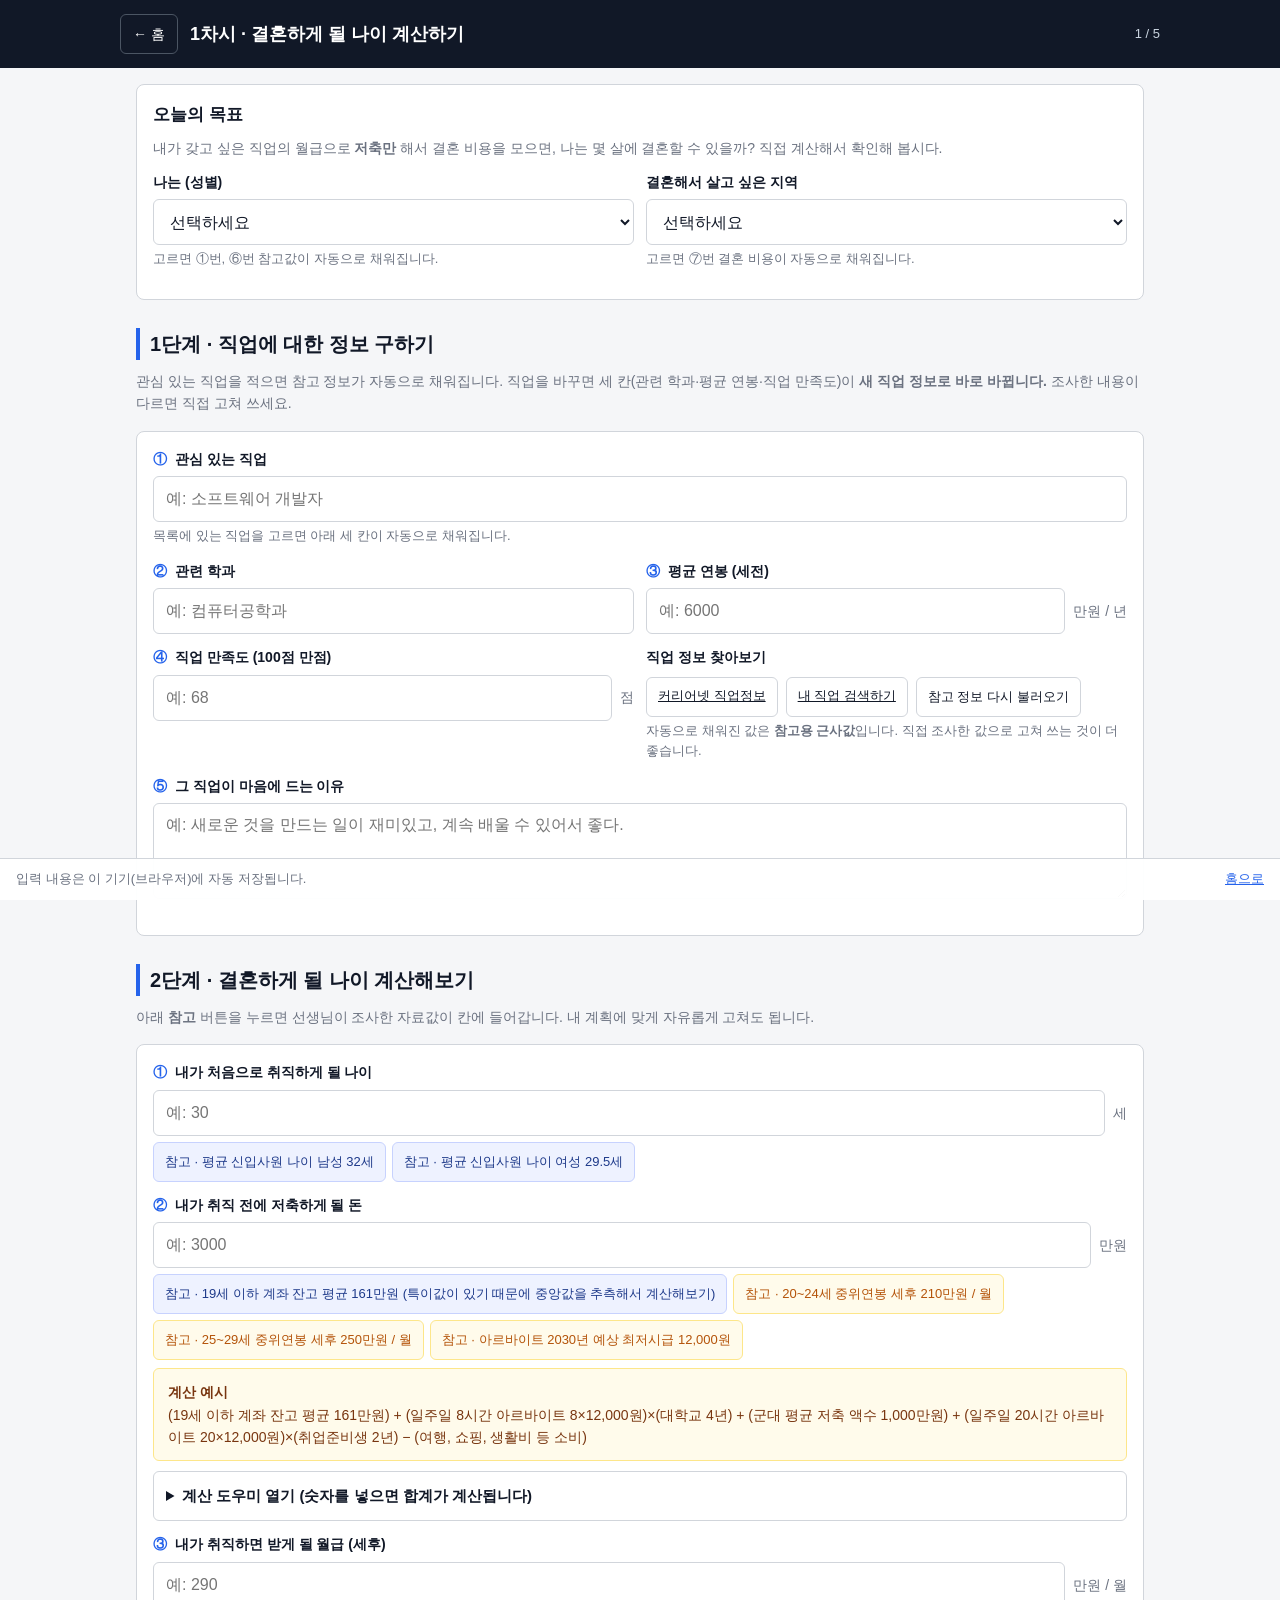
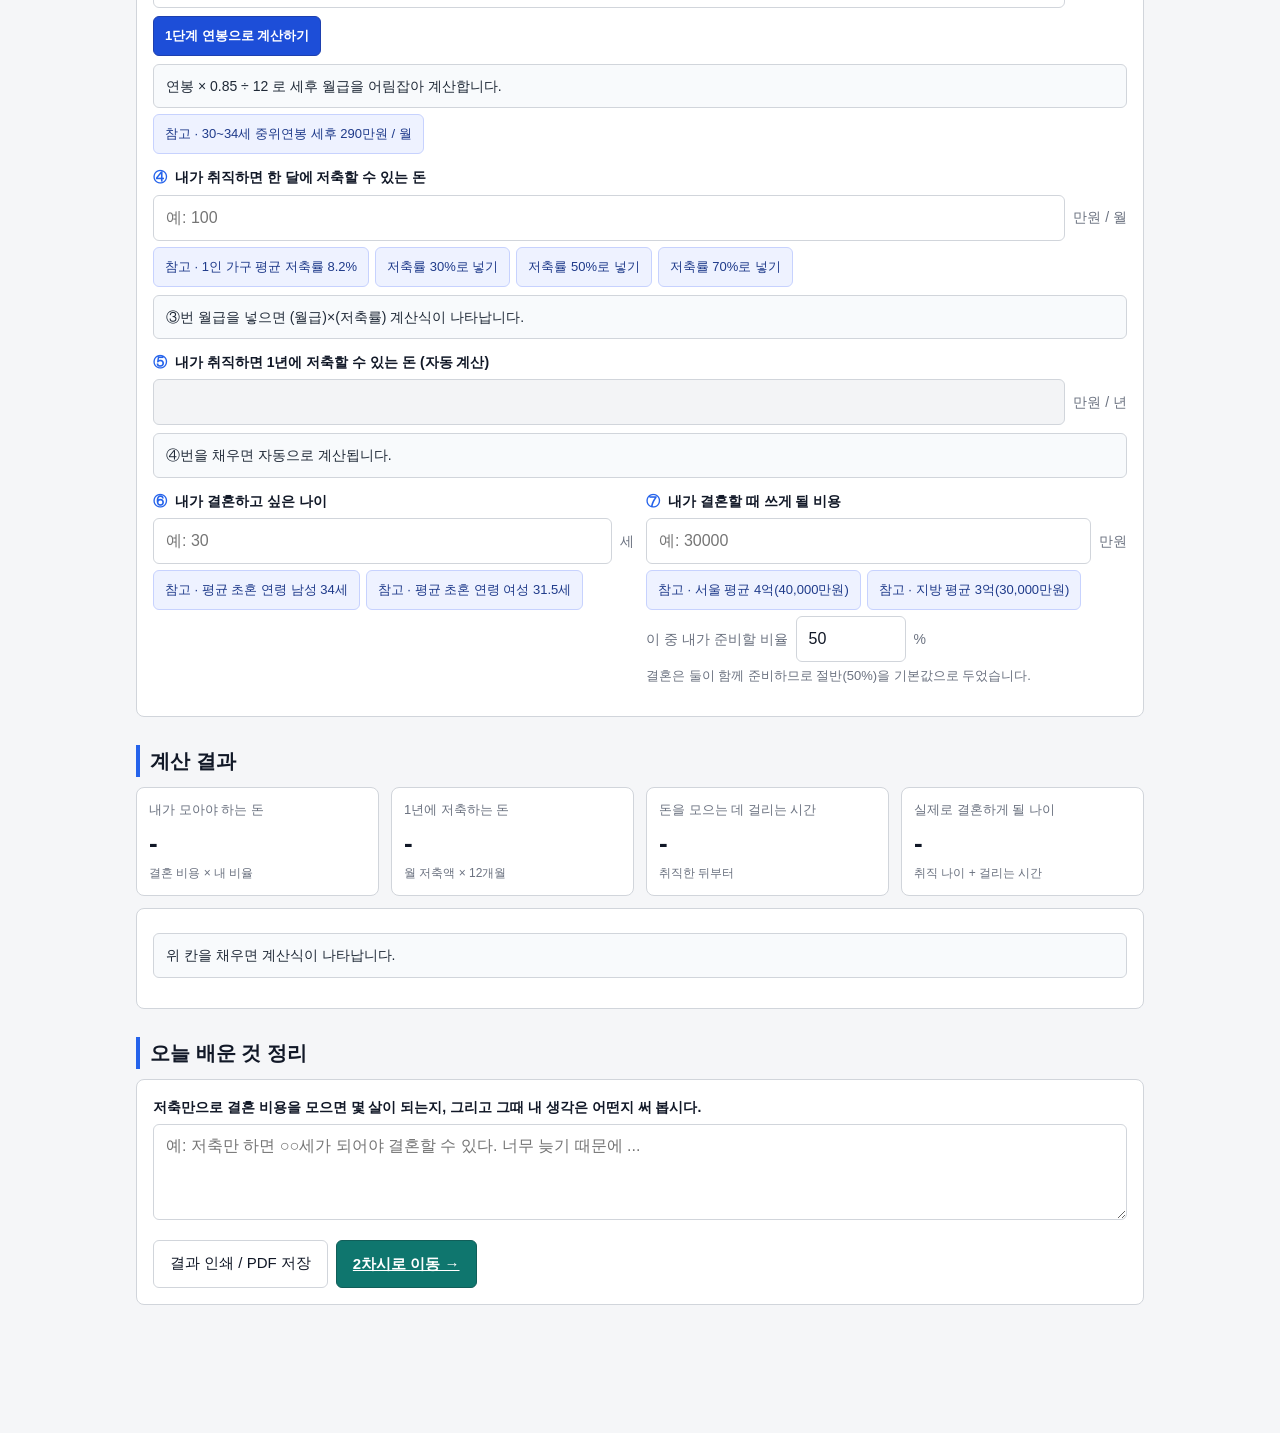
==== lesson1.html @ b57b696e "Add files via upload" ====
<!DOCTYPE html>
<html lang="ko">
<head>
<meta charset="utf-8">
<meta name="viewport" content="width=device-width, initial-scale=1, viewport-fit=cover">
<title>1차시 · 결혼하게 될 나이 계산하기</title>
<link rel="stylesheet" href="css/style.css">
</head>
<body>
<header class="top"><div class="inner">
  <a class="home" href="index.html">← 홈</a>
  <h1>1차시 · 결혼하게 될 나이 계산하기</h1>
  <span class="step">1 / 5</span>
</div></header>
<div class="wrap">

<div class="card">
  <h3 style="margin-top:0">오늘의 목표</h3>
  <p class="lead" style="margin-bottom:0">내가 갖고 싶은 직업의 월급으로 <b>저축만</b> 해서 결혼 비용을 모으면,
  나는 몇 살에 결혼할 수 있을까? 직접 계산해서 확인해 봅시다.</p>
  <div class="grid2" style="margin-top:12px">
    <label class="f"><span class="t">나는 (성별)</span>
      <select id="gender" data-store="l1_gender">
        <option value="">선택하세요</option><option value="m">남자</option><option value="f">여자</option>
      </select>
      <span class="help">고르면 ①번, ⑥번 참고값이 자동으로 채워집니다.</span>
    </label>
    <label class="f"><span class="t">결혼해서 살고 싶은 지역</span>
      <select id="region" data-store="l1_region">
        <option value="">선택하세요</option><option value="seoul">서울·수도권</option><option value="local">지방</option>
      </select>
      <span class="help">고르면 ⑦번 결혼 비용이 자동으로 채워집니다.</span>
    </label>
  </div>
</div>

<h2>1단계 · 직업에 대한 정보 구하기</h2>
<p class="lead">관심 있는 직업을 적으면 참고 정보가 자동으로 채워집니다. 직업을 바꾸면 세 칸(관련 학과·평균 연봉·직업 만족도)이 <b>새 직업 정보로 바로 바뀝니다.</b> 조사한 내용이 다르면 직접 고쳐 쓰세요.</p>
<div class="card">
  <label class="f"><span class="t"><span class="no">①</span> 관심 있는 직업</span>
    <input type="text" id="job" data-store="l1_job" list="jobList" placeholder="예: 소프트웨어 개발자" autocomplete="off">
    <datalist id="jobList"></datalist>
    <span class="help" id="jobHint">목록에 있는 직업을 고르면 아래 세 칸이 자동으로 채워집니다.</span>
  </label>
  <div class="grid2">
    <label class="f"><span class="t"><span class="no">②</span> 관련 학과</span>
      <input type="text" id="major" data-store="l1_major" placeholder="예: 컴퓨터공학과"></label>
    <label class="f"><span class="t"><span class="no">③</span> 평균 연봉 (세전)</span>
      <div class="unit"><input type="number" id="salary" data-store="l1_salary" placeholder="예: 6000"><span class="u">만원 / 년</span></div>
    </label>
  </div>
  <div class="grid2">
    <label class="f"><span class="t"><span class="no">④</span> 직업 만족도 (100점 만점)</span>
      <div class="unit"><input type="number" id="satisf" data-store="l1_satisf" min="0" max="100" placeholder="예: 68"><span class="u">점</span></div>
    </label>
    <div>
      <span class="t" style="display:block;font-size:14px;font-weight:600;margin-bottom:6px">직업 정보 찾아보기</span>
      <div class="btnrow">
        <a class="btn ghost sm" href="https://www.career.go.kr/cnet/front/base/job/jobView.do" target="_blank" rel="noopener">커리어넷 직업정보</a>
        <a class="btn ghost sm" id="searchLink" href="https://search.naver.com/search.naver?query=직업+연봉" target="_blank" rel="noopener">내 직업 검색하기</a>
        <button type="button" class="btn ghost sm" id="reloadJob">참고 정보 다시 불러오기</button>
      </div>
      <p class="help">자동으로 채워진 값은 <b>참고용 근사값</b>입니다. 직접 조사한 값으로 고쳐 쓰는 것이 더 좋습니다.</p>
    </div>
  </div>
  <label class="f"><span class="t"><span class="no">⑤</span> 그 직업이 마음에 드는 이유</span>
    <textarea id="reason" data-store="l1_reason" placeholder="예: 새로운 것을 만드는 일이 재미있고, 계속 배울 수 있어서 좋다."></textarea>
  </label>
</div>

<h2>2단계 · 결혼하게 될 나이 계산해보기</h2>
<p class="lead">아래 <b>참고</b> 버튼을 누르면 선생님이 조사한 자료값이 칸에 들어갑니다. 내 계획에 맞게 자유롭게 고쳐도 됩니다.</p>

<div class="card">
  <label class="f"><span class="t"><span class="no">①</span> 내가 처음으로 취직하게 될 나이</span>
    <div class="unit"><input type="number" id="jobAge" data-store="l1_jobAge" placeholder="예: 30"><span class="u">세</span></div>
    <div class="chips">
      <button type="button" class="chip" data-fill="jobAge" data-val="32">참고 · 평균 신입사원 나이 남성 32세</button>
      <button type="button" class="chip" data-fill="jobAge" data-val="29.5">참고 · 평균 신입사원 나이 여성 29.5세</button>
    </div>
  </label>

  <label class="f"><span class="t"><span class="no">②</span> 내가 취직 전에 저축하게 될 돈</span>
    <div class="unit"><input type="number" id="preSave" data-store="l1_preSave" placeholder="예: 3000"><span class="u">만원</span></div>
    <div class="chips">
      <button type="button" class="chip" data-fill="preSave" data-val="161">참고 · 19세 이하 계좌 잔고 평균 161만원 (특이값이 있기 때문에 중앙값을 추측해서 계산해보기)</button>
      <button type="button" class="chip note">참고 · 20~24세 중위연봉 세후 210만원 / 월</button>
      <button type="button" class="chip note">참고 · 25~29세 중위연봉 세후 250만원 / 월</button>
      <button type="button" class="chip note">참고 · 아르바이트 2030년 예상 최저시급 12,000원</button>
    </div>
    <div class="box" style="margin-top:8px">
      <b>계산 예시</b><br>
      (19세 이하 계좌 잔고 평균 161만원) + (일주일 8시간 아르바이트 8×12,000원)×(대학교 4년)
      + (군대 평균 저축 액수 1,000만원) + (일주일 20시간 아르바이트 20×12,000원)×(취업준비생 2년)
      − (여행, 쇼핑, 생활비 등 소비)
    </div>
    <details>
      <summary>계산 도우미 열기 (숫자를 넣으면 합계가 계산됩니다)</summary>
      <div class="inner">
        <div class="grid4">
          <label class="f"><span class="t">시작 저축액(만원)</span><input type="number" id="h_start" data-store="l1_h_start" value="161"></label>
          <label class="f"><span class="t">최저시급(원)</span><input type="number" id="h_wage" data-store="l1_h_wage" value="12000"></label>
          <label class="f"><span class="t">군대 저축(만원)</span><input type="number" id="h_army" data-store="l1_h_army" value="1000"></label>
          <label class="f"><span class="t">소비 합계(만원)</span><input type="number" id="h_spend" data-store="l1_h_spend" value="1000"></label>
        </div>
        <div class="grid4">
          <label class="f"><span class="t">대학생 주당 시간</span><input type="number" id="h_hr1" data-store="l1_h_hr1" value="8"></label>
          <label class="f"><span class="t">대학생 기간(년)</span><input type="number" id="h_yr1" data-store="l1_h_yr1" value="4"></label>
          <label class="f"><span class="t">취준생 주당 시간</span><input type="number" id="h_hr2" data-store="l1_h_hr2" value="20"></label>
          <label class="f"><span class="t">취준생 기간(년)</span><input type="number" id="h_yr2" data-store="l1_h_yr2" value="2"></label>
        </div>
        <div class="formula" id="helperOut"></div>
        <div class="btnrow"><button type="button" class="btn sm" id="helperApply">이 값을 ②번 칸에 넣기</button></div>
      </div>
    </details>
  </label>

  <label class="f"><span class="t"><span class="no">③</span> 내가 취직하면 받게 될 월급 (세후)</span>
    <div class="unit"><input type="number" id="monthlyPay" data-store="l1_monthlyPay" placeholder="예: 290"><span class="u">만원 / 월</span></div>
    <div class="btnrow"><button type="button" class="btn strong sm" id="fromSalary">1단계 연봉으로 계산하기</button></div>
    <div class="formula" id="payFormula">연봉 × 0.85 ÷ 12 로 세후 월급을 어림잡아 계산합니다.</div>
    <div class="chips">
      <button type="button" class="chip" data-fill="monthlyPay" data-val="290">참고 · 30~34세 중위연봉 세후 290만원 / 월</button>
    </div>
  </label>

  <label class="f"><span class="t"><span class="no">④</span> 내가 취직하면 한 달에 저축할 수 있는 돈</span>
    <div class="unit"><input type="number" id="monthlySave" data-store="l1_monthlySave" placeholder="예: 100"><span class="u">만원 / 월</span></div>
    <div class="chips">
      <button type="button" class="chip" data-rate="8.2">참고 · 1인 가구 평균 저축률 8.2%</button>
      <button type="button" class="chip" data-rate="30">저축률 30%로 넣기</button>
      <button type="button" class="chip" data-rate="50">저축률 50%로 넣기</button>
      <button type="button" class="chip" data-rate="70">저축률 70%로 넣기</button>
    </div>
    <div class="formula" id="saveFormula"></div>
  </label>

  <label class="f"><span class="t"><span class="no">⑤</span> 내가 취직하면 1년에 저축할 수 있는 돈 (자동 계산)</span>
    <div class="unit"><input type="text" id="yearSave" readonly><span class="u">만원 / 년</span></div>
    <div class="formula" id="yearFormula"></div>
  </label>

  <div class="grid2">
    <label class="f"><span class="t"><span class="no">⑥</span> 내가 결혼하고 싶은 나이</span>
      <div class="unit"><input type="number" id="wishAge" data-store="l1_wishAge" placeholder="예: 30"><span class="u">세</span></div>
      <div class="chips">
        <button type="button" class="chip" data-fill="wishAge" data-val="34">참고 · 평균 초혼 연령 남성 34세</button>
        <button type="button" class="chip" data-fill="wishAge" data-val="31.5">참고 · 평균 초혼 연령 여성 31.5세</button>
      </div>
    </label>
    <label class="f"><span class="t"><span class="no">⑦</span> 내가 결혼할 때 쓰게 될 비용</span>
      <div class="unit"><input type="number" id="weddingCost" data-store="l1_weddingCost" placeholder="예: 30000"><span class="u">만원</span></div>
      <div class="chips">
        <button type="button" class="chip" data-fill="weddingCost" data-val="40000">참고 · 서울 평균 4억(40,000만원)</button>
        <button type="button" class="chip" data-fill="weddingCost" data-val="30000">참고 · 지방 평균 3억(30,000만원)</button>
      </div>
      <div class="unit" style="margin-top:6px">
        <span class="u">이 중 내가 준비할 비율</span>
        <input type="number" id="share" data-store="l1_share" value="50" min="1" max="100" style="max-width:110px"><span class="u">%</span>
      </div>
      <span class="help">결혼은 둘이 함께 준비하므로 절반(50%)을 기본값으로 두었습니다.</span>
    </label>
  </div>
</div>

<h2>계산 결과</h2>
<div class="grid4">
  <div class="metric"><div class="l">내가 모아야 하는 돈</div><div class="v" id="r_target">-</div><div class="s" id="r_target_s">결혼 비용 × 내 비율</div></div>
  <div class="metric"><div class="l">1년에 저축하는 돈</div><div class="v" id="r_year">-</div><div class="s">월 저축액 × 12개월</div></div>
  <div class="metric"><div class="l">돈을 모으는 데 걸리는 시간</div><div class="v" id="r_years">-</div><div class="s">취직한 뒤부터</div></div>
  <div class="metric"><div class="l">실제로 결혼하게 될 나이</div><div class="v" id="r_age">-</div><div class="s" id="r_age_s">취직 나이 + 걸리는 시간</div></div>
</div>
<div class="card" style="margin-top:12px">
  <div class="formula" id="r_formula">위 칸을 채우면 계산식이 나타납니다.</div>
  <div id="r_judge" style="margin-top:10px"></div>
  <div id="r_timeline" style="margin-top:14px"></div>
</div>

<h2>오늘 배운 것 정리</h2>
<div class="card">
  <label class="f"><span class="t">저축만으로 결혼 비용을 모으면 몇 살이 되는지, 그리고 그때 내 생각은 어떤지 써 봅시다.</span>
    <textarea id="memo" data-store="l1_memo" placeholder="예: 저축만 하면 ○○세가 되어야 결혼할 수 있다. 너무 늦기 때문에 ..."></textarea>
  </label>
  <div class="btnrow">
    <button type="button" class="btn ghost" onclick="window.print()">결과 인쇄 / PDF 저장</button>
    <a class="btn teal" href="lesson2.html">2차시로 이동 →</a>
  </div>
</div>

<script src="js/store.js"></script>
<script src="js/calc.js"></script>
<script src="js/jobs-data.js"></script>
<script>
(function(){
  var $=function(id){return document.getElementById(id);};
  var num=function(id){var v=parseFloat($(id).value);return isFinite(v)?v:null;};
  var NOW=15;

  /* ---- 직업 목록 ---- */
  var dl=$('jobList');
  JOBS.forEach(function(j){ var o=document.createElement('option'); o.value=j.name; dl.appendChild(o); });
  var lastJob=null;
  function findJob(name){
    name=(name||'').trim();
    for(var i=0;i<JOBS.length;i++) if(JOBS[i].name===name) return JOBS[i];
    return null;
  }
  /* 칸이 채워져 있어도, 직업이 '바뀌면' 새 정보로 덮어쓴다 */
  function applyJob(force){
    var j=findJob($('job').value);
    if(!j){ $('jobHint').textContent='목록에 없는 직업이면 아래 세 칸을 직접 조사해서 적어 주세요.'; return; }
    if(!force && j.name===lastJob) return;
    lastJob=j.name;
    $('major').value=j.major;      STORE.set('l1_major',j.major);
    $('salary').value=j.salary;    STORE.set('l1_salary',String(j.salary));
    $('satisf').value=j.satisfaction; STORE.set('l1_satisf',String(j.satisfaction));
    $('jobHint').textContent='"'+j.name+'" 참고 정보를 불러왔습니다. 조사한 값이 다르면 고쳐 쓰세요.';
    calc();
  }
  $('job').addEventListener('input',function(){ applyJob(false); updateSearch(); });
  $('job').addEventListener('change',function(){ applyJob(false); updateSearch(); });
  $('reloadJob').addEventListener('click',function(){ applyJob(true); });
  function updateSearch(){
    var q=encodeURIComponent(($('job').value||'직업')+' 연봉 하는 일');
    $('searchLink').href='https://search.naver.com/search.naver?query='+q;
  }

  /* ---- 참고 칩 ---- */
  document.querySelectorAll('.chip[data-fill]').forEach(function(b){
    b.addEventListener('click',function(){
      var id=b.getAttribute('data-fill'), v=b.getAttribute('data-val');
      $(id).value=v; STORE.set('l1_'+id,v); calc();
    });
  });
  document.querySelectorAll('.chip[data-rate]').forEach(function(b){
    b.addEventListener('click',function(){
      var pay=num('monthlyPay');
      if(pay===null){ alert('먼저 ③번 월급을 적어 주세요.'); return; }
      var r=parseFloat(b.getAttribute('data-rate'));
      var v=Math.round(pay*r/100);
      $('monthlySave').value=v; STORE.set('l1_monthlySave',String(v)); calc();
    });
  });

  /* ---- 성별/지역 선택 시 값이 채워져 있어도 다시 채움 ---- */
  $('gender').addEventListener('change',function(){
    var g=$('gender').value; if(!g) return;
    var ja=(g==='m')?'32':'29.5', wa=(g==='m')?'34':'31.5';
    $('jobAge').value=ja;  STORE.set('l1_jobAge',ja);
    $('wishAge').value=wa; STORE.set('l1_wishAge',wa);
    calc();
  });
  $('region').addEventListener('change',function(){
    var r=$('region').value; if(!r) return;
    var c=(r==='seoul')?'40000':'30000';
    $('weddingCost').value=c; STORE.set('l1_weddingCost',c);
    calc();
  });

  /* ---- 연봉 -> 월급 ---- */
  $('fromSalary').addEventListener('click',function(){
    var s=num('salary');
    if(s===null){ alert('1단계 ③번 평균 연봉을 먼저 적어 주세요.'); return; }
    var v=Math.round(s*0.85/12);
    $('monthlyPay').value=v; STORE.set('l1_monthlyPay',String(v));
    $('payFormula').textContent='연봉 '+s.toLocaleString()+'만원 × 0.85(세금·보험 제외) ÷ 12개월 = 월 '+v.toLocaleString()+'만원';
    calc();
  });

  /* ---- 계산 도우미 ---- */
  function helper(){
    var g=function(id){var v=parseFloat($(id).value);return isFinite(v)?v:0;};
    var wage=g('h_wage'), a1=g('h_hr1')*wage*52*g('h_yr1')/10000, a2=g('h_hr2')*wage*52*g('h_yr2')/10000;
    var total=g('h_start')+a1+g('h_army')+a2-g('h_spend');
    $('helperOut').innerHTML=g('h_start').toLocaleString()+'만원 + ('+g('h_hr1')+'시간×'+wage.toLocaleString()+'원×52주×'+g('h_yr1')+'년 = '+Math.round(a1).toLocaleString()+'만원)'
      +' + '+g('h_army').toLocaleString()+'만원 + ('+g('h_hr2')+'시간×'+wage.toLocaleString()+'원×52주×'+g('h_yr2')+'년 = '+Math.round(a2).toLocaleString()+'만원)'
      +' − '+g('h_spend').toLocaleString()+'만원 <b>= '+Math.round(total).toLocaleString()+'만원</b>';
    return Math.round(total);
  }
  ['h_start','h_wage','h_army','h_spend','h_hr1','h_yr1','h_hr2','h_yr2'].forEach(function(id){
    $(id).addEventListener('input',helper);
  });
  $('helperApply').addEventListener('click',function(){
    var v=helper(); $('preSave').value=v; STORE.set('l1_preSave',String(v)); calc();
  });

  /* ---- 결과 계산 ---- */
  function calc(){
    var pay=num('monthlyPay'), ms=num('monthlySave'), ja=num('jobAge'), ps=num('preSave'),
        wa=num('wishAge'), wc=num('weddingCost'), sh=num('share')||50;

    /* ④ 계산식 */
    if(pay!==null&&ms!==null){
      var rate=pay>0?(ms/pay*100):0;
      $('saveFormula').innerHTML='(③ 월급 '+pay.toLocaleString()+'만원) × (저축률 '+CALC.n1(rate)+'%) = <b>'+ms.toLocaleString()+'만원 / 월</b>';
    } else if(pay!==null){
      $('saveFormula').textContent='(③ 월급 '+pay.toLocaleString()+'만원) × (저축률 ?%) = ? 만원 / 월  — 위 버튼을 눌러 보세요.';
    } else { $('saveFormula').textContent='③번 월급을 넣으면 (월급)×(저축률) 계산식이 나타납니다.'; }

    /* ⑤ 연 저축액 */
    var ys=(ms===null)?null:ms*12;
    $('yearSave').value=(ys===null)?'':Math.round(ys).toLocaleString();
    $('yearFormula').textContent=(ms===null)?'④번을 채우면 자동으로 계산됩니다.'
      :'월 '+ms.toLocaleString()+'만원 × 12개월 = 1년에 '+Math.round(ys).toLocaleString()+'만원';

    var target=(wc===null)?null:wc*sh/100;
    $('r_target').textContent=(target===null)?'-':CALC.won(target);
    $('r_target_s').textContent=(wc===null)?'결혼 비용 × 내 비율'
      :CALC.won(wc)+' × '+sh+'%';
    $('r_year').textContent=(ys===null)?'-':CALC.won(ys);

    if(target===null||ys===null||ja===null||ps===null){
      $('r_years').textContent='-'; $('r_age').textContent='-';
      $('r_formula').textContent='위 칸을 채우면 계산식이 나타납니다.';
      $('r_judge').innerHTML=''; $('r_timeline').innerHTML='';
      return;
    }
    var rest=target-ps;
    if(ys<=0){
      $('r_years').textContent='∞'; $('r_age').textContent='모을 수 없음';
      $('r_formula').textContent='1년에 저축하는 돈이 0원이면 결혼 비용을 모을 수 없습니다.';
      return;
    }
    var yrs=Math.max(0,rest/ys), realAge=ja+yrs;
    $('r_years').textContent=CALC.n1(yrs)+'년';
    $('r_age').textContent=CALC.n1(realAge)+'세';
    $('r_age_s').textContent=CALC.n1(ja)+'세 + '+CALC.n1(yrs)+'년';
    $('r_formula').innerHTML=
      '모아야 하는 돈 '+CALC.won(target)+' − 취직 전 저축 '+CALC.won(ps)+' = <b>'+CALC.won(rest)+'</b><br>'
      +CALC.won(rest)+' ÷ 1년 저축 '+CALC.won(ys)+' = <b>'+CALC.n1(yrs)+'년</b><br>'
      +'취직 나이 '+CALC.n1(ja)+'세 + '+CALC.n1(yrs)+'년 = <b>실제 결혼 나이 '+CALC.n1(realAge)+'세</b>';

    /* 진단 */
    if(wa!==null){
      var gap=realAge-wa, html='';
      if(gap<=0){ html='<div class="box good"><b>좋습니다!</b> 희망하는 '+CALC.n1(wa)+'세보다 '+CALC.n1(-gap)+'년 빠르게 모을 수 있습니다.</div>'; }
      else{
        var needYears=wa-ja;
        if(needYears<=0){ html='<div class="box bad">희망 결혼 나이가 취직 나이보다 빠릅니다. 취직 전에 결혼 비용을 모두 모아야 합니다.</div>'; }
        else{
          var needYear=rest/needYears, needMonth=needYear/12;
          var needRate=(pay&&pay>0)?CALC.n1(needMonth/pay*100)+'%':'?';
          html='<div class="box"><b>희망보다 '+CALC.n1(gap)+'년 늦습니다.</b> ('+CALC.n1(wa)+'세 희망 → 실제 '+CALC.n1(realAge)+'세)<br>'
            +CALC.n1(wa)+'세에 결혼하려면 1년에 '+CALC.won(needYear)+'(= 월 '+CALC.won(needMonth)+', 월급의 '+needRate+')을 저축해야 합니다.<br>'
            +'저축만으로 가능할까요? 다음 차시에서는 <b>투자</b>를 더해 이 나이를 줄여 봅니다.</div>';
        }
      }
      $('r_judge').innerHTML=html;
    }

    /* 타임라인 */
    var maxAge=Math.min(Math.max(realAge,wa||0,ja)+2,90);
    var pts=[[NOW,'지금 '+NOW+'세','#6b7280'],[ja,'취직 '+CALC.n1(ja)+'세','#2563eb']];
    if(wa!==null) pts.push([wa,'희망 '+CALC.n1(wa)+'세','#15803d']);
    pts.push([Math.min(realAge,maxAge),'실제 '+CALC.n1(realAge)+'세','#b91c1c']);
    var W=920,H=110,x=function(a){return 40+(a-NOW)/(maxAge-NOW)*(W-80);};
    var s='<svg viewBox="0 0 '+W+' '+H+'" width="100%" height="110" role="img" aria-label="나이 타임라인">';
    s+='<line x1="40" y1="60" x2="'+(W-40)+'" y2="60" stroke="#d1d5db" stroke-width="3"/>';
    pts.forEach(function(p,i){
      var px=x(p[0]), ty=(i%2===0)?40:92;
      s+='<circle cx="'+px+'" cy="60" r="7" fill="'+p[2]+'"/>';
      s+='<text x="'+px+'" y="'+ty+'" fill="'+p[2]+'" font-size="15" text-anchor="middle" font-family="Pretendard">'+p[1]+'</text>';
    });
    s+='</svg>';
    $('r_timeline').innerHTML=s+'<div class="sr-only"><table><tr><th>구분</th><th>나이</th></tr>'
      +pts.map(function(p){return '<tr><td>'+p[1]+'</td><td>'+CALC.n1(p[0])+'세</td></tr>';}).join('')+'</table></div>';
  }

  STORE.bind(document);
  ['salary','monthlyPay','monthlySave','jobAge','preSave','wishAge','weddingCost','share'].forEach(function(id){
    $(id).addEventListener('input',calc);
  });
  lastJob=(STORE.get('l1_job')||'').trim()||null;
  updateSearch(); helper(); calc();
})();
</script>
</div>
<div class="sticky">
  <span>입력 내용은 이 기기(브라우저)에 자동 저장됩니다.</span>
  <span id="savedFlag" class="saved"></span>
  <a href="index.html" style="margin-left:auto">홈으로</a>
</div>
</body></html>
---- css/style.css ----
:root{
  --bg:#f5f6f8; --card:#ffffff; --fg:#111827; --muted:#6b7280; --line:#d1d5db;
  --primary:#2563eb; --primary-dark:#1d4ed8; --accent:#0f766e;
  --warn:#b45309; --warnbg:#fffbeb; --bad:#b91c1c; --badbg:#fef2f2;
  --good:#15803d; --goodbg:#f0fdf4; --radius:8px;
  --f:Pretendard,-apple-system,BlinkMacSystemFont,"Segoe UI",sans-serif;
}
*{box-sizing:border-box;-webkit-tap-highlight-color:transparent}
html,body{margin:0;padding:0}
body{font-family:var(--f);background:var(--bg);color:var(--fg);font-size:16px;line-height:1.6}
.wrap{max-width:1040px;margin:0 auto;padding:16px 16px 72px}
a{color:var(--primary)}
header.top{background:#111827;color:#fff;padding:14px 16px}
header.top .inner{max-width:1040px;margin:0 auto;display:flex;align-items:center;gap:12px;flex-wrap:wrap}
header.top .home{color:#fff;text-decoration:none;border:1px solid #4b5563;border-radius:6px;padding:8px 12px;font-size:14px;min-height:40px;display:inline-flex;align-items:center}
header.top h1{font-size:18px;margin:0;font-weight:700}
header.top .step{font-size:13px;color:#cbd5e1;margin-left:auto}
h2{font-size:20px;margin:28px 0 10px;border-left:4px solid var(--primary);padding-left:10px}
h3{font-size:17px;margin:20px 0 8px}
p.lead{color:var(--muted);font-size:14px;margin:4px 0 16px}
.card{background:var(--card);border:1px solid var(--line);border-radius:var(--radius);padding:16px;margin-bottom:14px}
.grid2{display:grid;grid-template-columns:repeat(2,1fr);gap:12px}
.grid3{display:grid;grid-template-columns:repeat(3,1fr);gap:12px}
.grid4{display:grid;grid-template-columns:repeat(4,1fr);gap:12px}
@media(max-width:860px){.grid3,.grid4{grid-template-columns:1fr 1fr}}
@media(max-width:600px){.grid2,.grid3,.grid4{grid-template-columns:1fr}}
label.f{display:block;margin-bottom:12px}
label.f>span.t{display:block;font-size:14px;font-weight:600;margin-bottom:6px}
label.f>span.t .no{color:var(--primary);font-weight:700;margin-right:4px}
input[type=text],input[type=number],select,textarea{
  width:100%;font-family:var(--f);font-size:16px;padding:11px 12px;border:1px solid var(--line);
  border-radius:6px;background:#fff;color:var(--fg);min-height:46px}
textarea{min-height:96px;resize:vertical}
input:focus,select:focus,textarea:focus{outline:2px solid var(--primary);outline-offset:1px;border-color:var(--primary)}
input[readonly],input:disabled{background:#f3f4f6;color:#374151}
.unit{display:flex;align-items:center;gap:8px}
.unit span.u{font-size:14px;color:var(--muted);white-space:nowrap}
.chips{display:flex;flex-wrap:wrap;gap:6px;margin:6px 0 2px}
button{font-family:var(--f);cursor:pointer}
.chip{background:#eef2ff;border:1px solid #c7d2fe;color:#1e3a8a;border-radius:6px;
  padding:9px 11px;font-size:13px;min-height:40px;text-align:left}
.chip:active{background:#e0e7ff}
.chip.note{background:var(--warnbg);border-color:#fde68a;color:var(--warn);cursor:default}
.btn{background:var(--primary);color:#fff;border:1px solid var(--primary-dark);border-radius:6px;
  padding:11px 16px;font-size:15px;font-weight:600;min-height:46px}
.btn.strong{background:var(--primary-dark);border-color:#1e40af;font-size:16px}
.btn.ghost{background:#fff;color:var(--fg);border-color:var(--line);font-weight:500}
.btn.teal{background:var(--accent);border-color:#115e59;color:#fff}
.btn.sm{padding:8px 11px;font-size:13px;min-height:40px}
.btn:disabled{opacity:.5}
.btnrow{display:flex;flex-wrap:wrap;gap:8px;margin-top:8px}
.help{font-size:13px;color:var(--muted);margin-top:4px}
.formula{font-size:14px;background:#f8fafc;border:1px solid var(--line);border-radius:6px;
  padding:10px 12px;margin-top:8px;font-variant-numeric:tabular-nums;color:#1f2937}
.box{border:1px solid #fde68a;background:var(--warnbg);border-radius:6px;padding:12px 14px;font-size:14px;color:#78350f}
.box.good{border-color:#bbf7d0;background:var(--goodbg);color:#14532d}
.box.bad{border-color:#fecaca;background:var(--badbg);color:#7f1d1d}
.box.plain{border-color:var(--line);background:#f8fafc;color:#1f2937}
.metric{border:1px solid var(--line);border-radius:var(--radius);background:#fff;padding:12px}
.metric .l{font-size:13px;color:var(--muted)}
.metric .v{font-size:26px;font-weight:700;font-variant-numeric:tabular-nums;margin-top:2px}
.metric .s{font-size:12px;color:var(--muted)}
table.t{width:100%;border-collapse:collapse;font-size:14px;background:#fff}
table.t th,table.t td{border:1px solid var(--line);padding:9px 10px;text-align:left}
table.t th{background:#f3f4f6;font-weight:600}
table.t td.num,table.t th.num{text-align:right;font-variant-numeric:tabular-nums}
.badge{display:inline-block;font-size:12px;font-weight:600;border-radius:5px;padding:2px 7px;border:1px solid}
.badge.g{color:var(--good);border-color:#bbf7d0;background:var(--goodbg)}
.badge.w{color:var(--warn);border-color:#fde68a;background:var(--warnbg)}
.badge.b{color:var(--bad);border-color:#fecaca;background:var(--badbg)}
.bar{height:16px;background:#e5e7eb;border-radius:3px;overflow:hidden}
.bar>i{display:block;height:100%;background:var(--primary)}
.bar>i.w{background:#d97706}.bar>i.b{background:#dc2626}.bar>i.g{background:#16a34a}
details{border:1px solid var(--line);border-radius:6px;background:#fff;padding:0 12px;margin-top:10px}
details>summary{cursor:pointer;padding:12px 0;font-weight:600;font-size:15px}
details[open]>summary{border-bottom:1px solid var(--line);margin-bottom:12px}
details .inner{padding-bottom:14px}
.sticky{position:sticky;bottom:0;background:rgba(255,255,255,.96);border-top:1px solid var(--line);
  padding:10px 16px;display:flex;gap:10px;align-items:center;flex-wrap:wrap;font-size:13px;color:var(--muted)}
.scen{border:1px solid var(--line);border-radius:var(--radius);background:#fff;padding:14px}
.scen.sel{border-color:var(--primary);box-shadow:inset 0 0 0 1px var(--primary)}
.scen h4{margin:0 0 10px;font-size:16px}
.scen .res{margin-top:10px;border-top:1px dashed var(--line);padding-top:10px;font-size:14px}
.scen .big{font-size:24px;font-weight:700;font-variant-numeric:tabular-nums}
.saved{font-size:12px;color:var(--good)}
.homecard{display:block;text-decoration:none;color:inherit;border:1px solid var(--line);background:#fff;
  border-radius:var(--radius);padding:16px;margin-bottom:12px}
.homecard .n{font-size:13px;color:var(--primary);font-weight:700}
.homecard .ti{font-size:18px;font-weight:700;margin:4px 0}
.homecard .d{font-size:14px;color:var(--muted)}
.sr-only{position:absolute;width:1px;height:1px;margin:-1px;overflow:hidden;clip:rect(0,0,0,0)}
@media print{header.top,.sticky,.btnrow,.chips{display:none}body{background:#fff}.card{break-inside:avoid}}
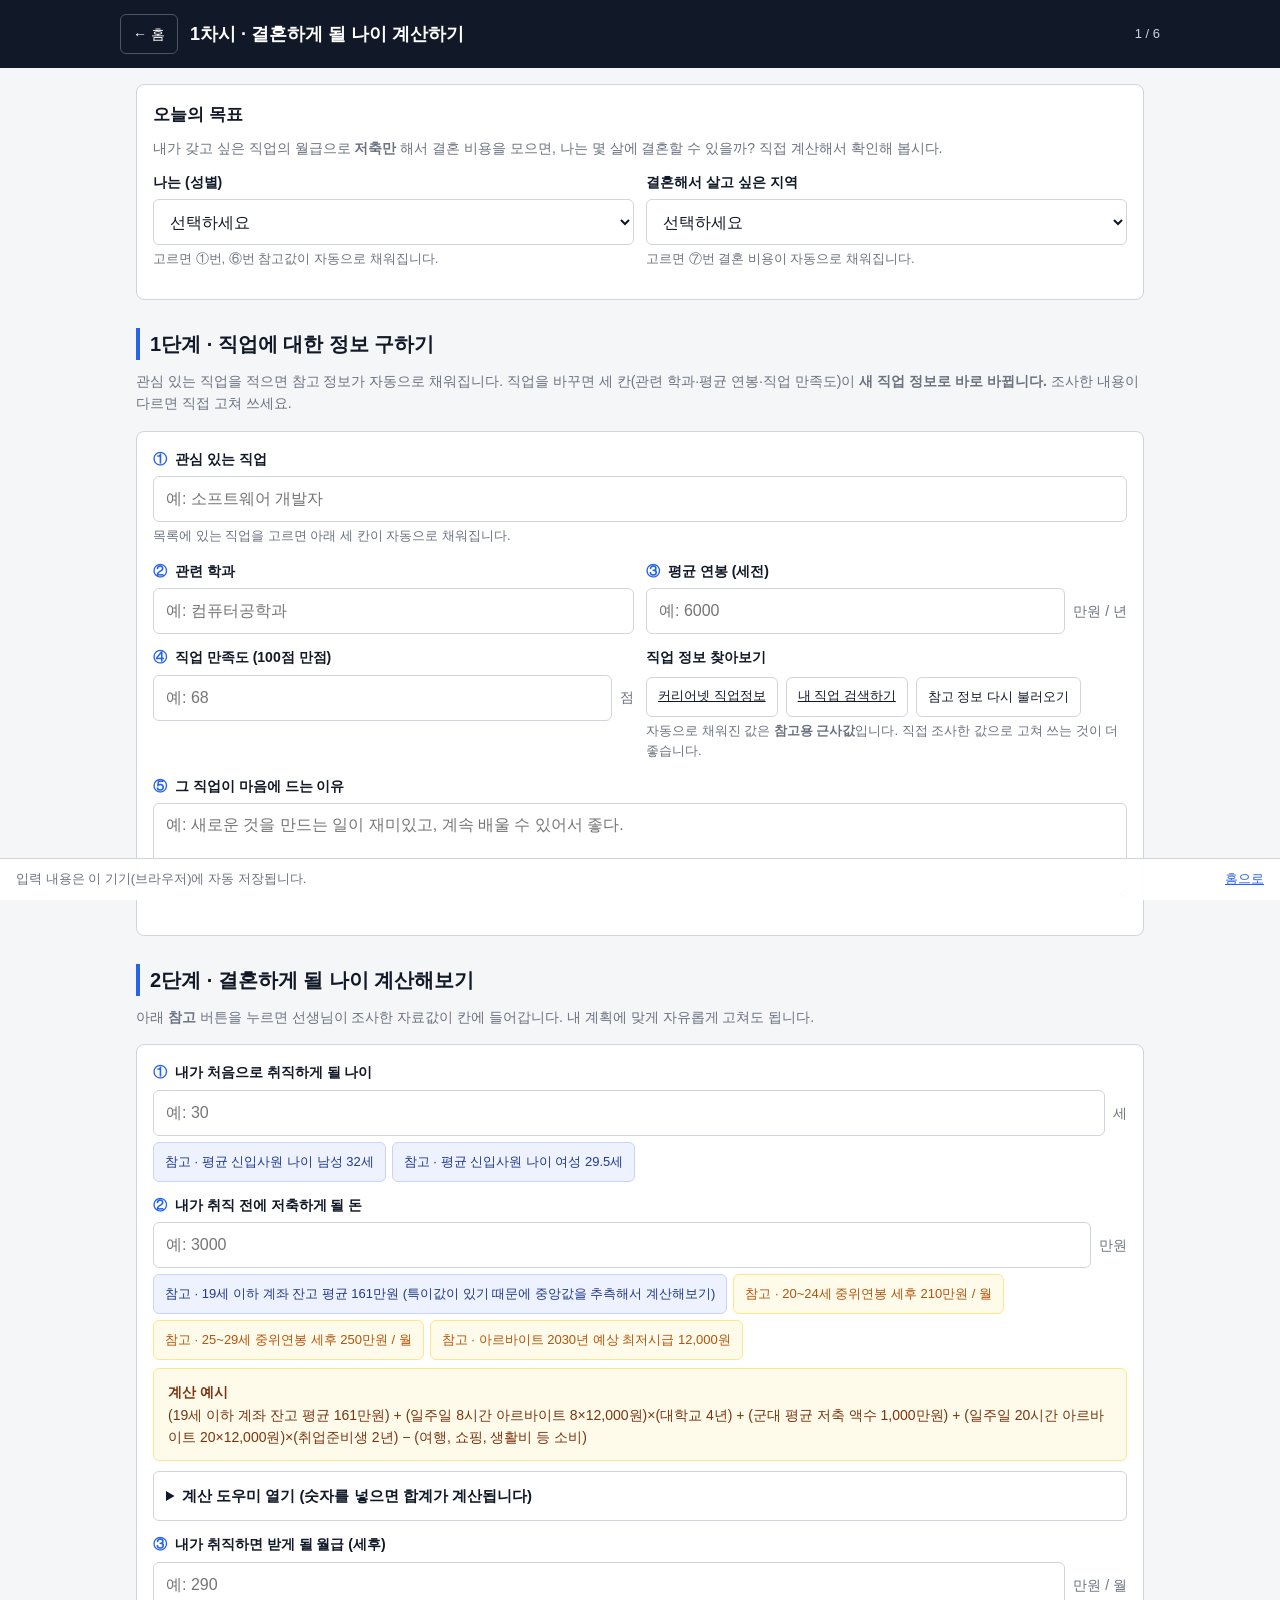
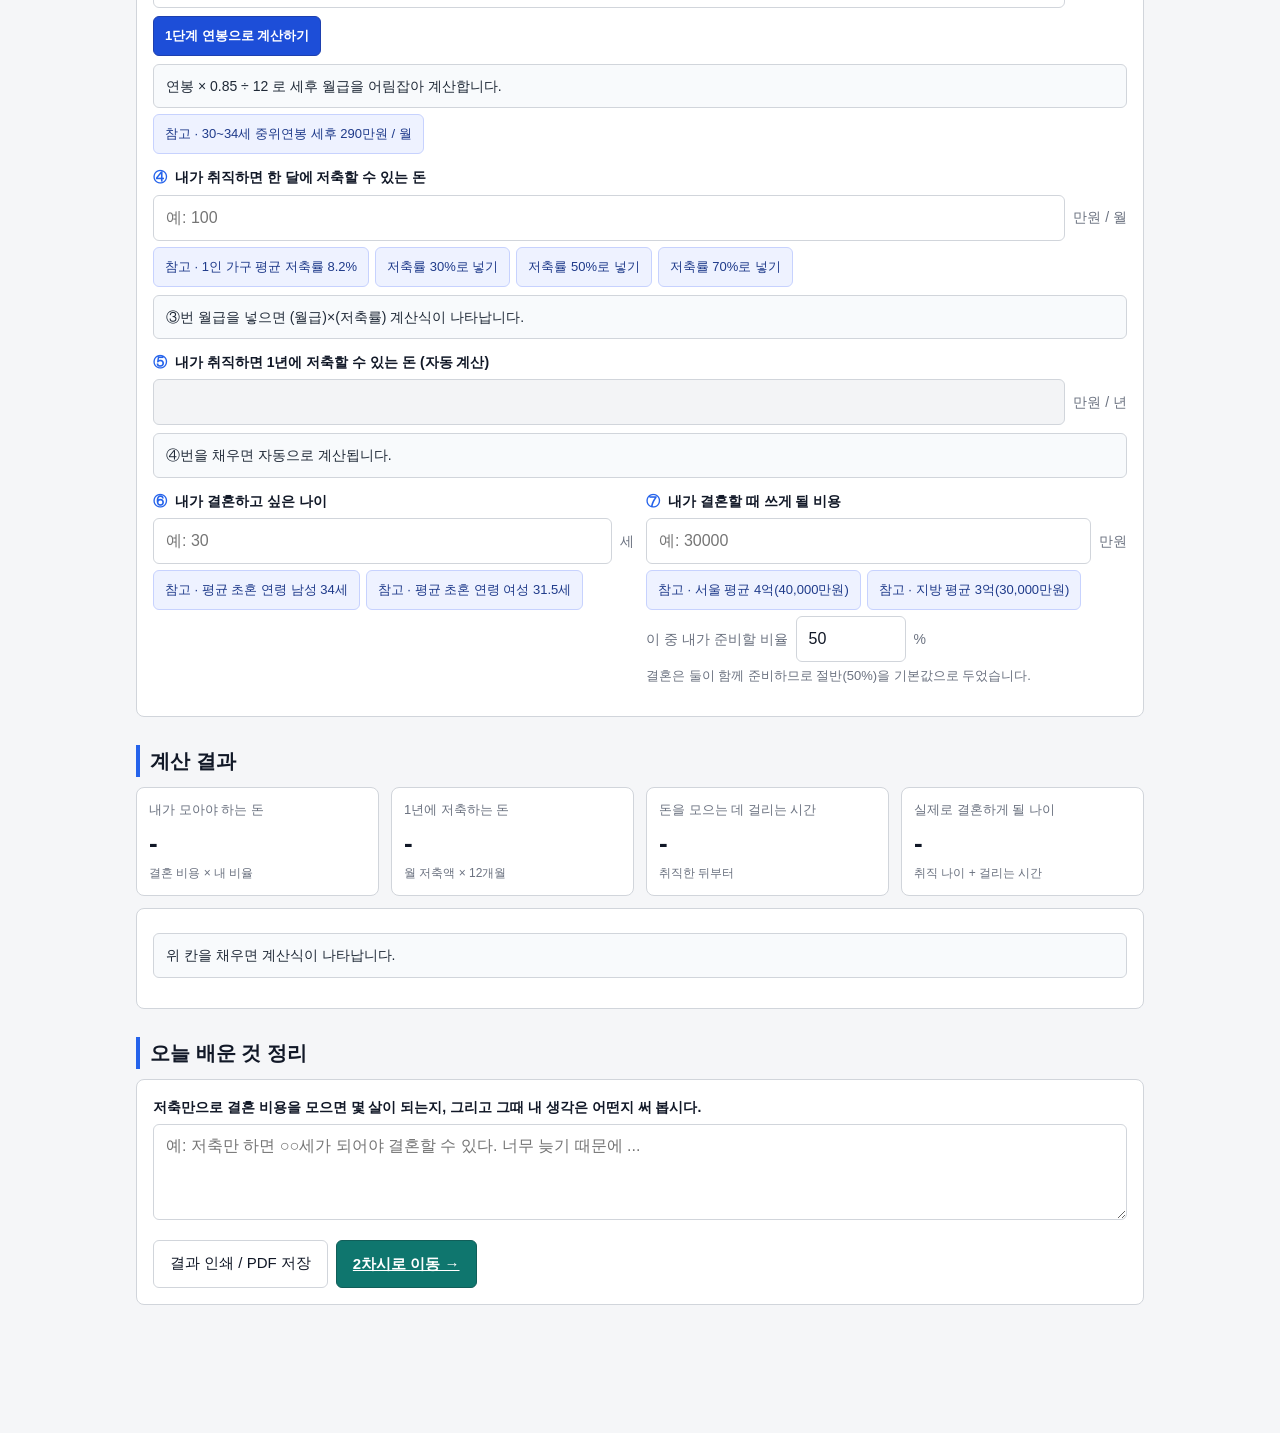
==== commit c5b415e6: "Add files via upload" ====
--- a/lesson1.html
+++ b/lesson1.html
@@ -10,7 +10,7 @@
 <header class="top"><div class="inner">
   <a class="home" href="index.html">← 홈</a>
   <h1>1차시 · 결혼하게 될 나이 계산하기</h1>
-  <span class="step">1 / 5</span>
+  <span class="step">1 / 6</span>
 </div></header>
 <div class="wrap">
 
